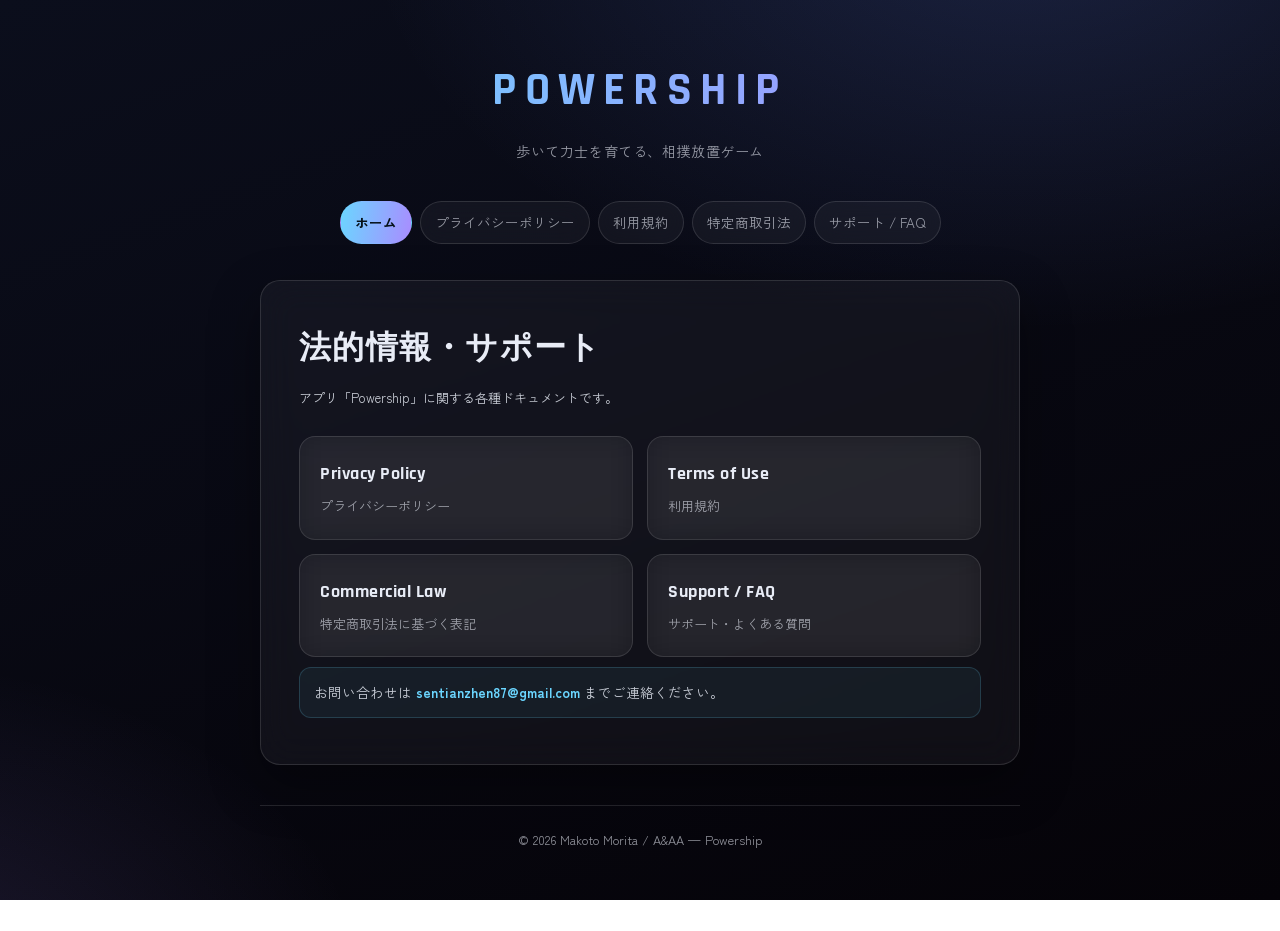
==== powership-legal/index.html @ feffbeae "Add files via upload" ====
<!DOCTYPE html>
<html lang="ja">
<head>
<meta charset="UTF-8">
<meta name="viewport" content="width=device-width, initial-scale=1.0">
<title>Powership — 法的情報</title>
<link rel="stylesheet" href="styles.css">
</head>
<body>
<div class="wrap">
  <header class="site">
    <div class="brand">POWERSHIP</div>
    <div class="brand-sub">歩いて力士を育てる、相撲放置ゲーム</div>
  </header>

  <nav class="tabs">
    <a href="index.html" aria-current="page">ホーム</a>
    <a href="privacy.html">プライバシーポリシー</a>
    <a href="terms.html">利用規約</a>
    <a href="tokushoho.html">特定商取引法</a>
    <a href="support.html">サポート / FAQ</a>
  </nav>

  <div class="card">
    <h1 class="page">法的情報・サポート</h1>
    <p class="updated">アプリ「Powership」に関する各種ドキュメントです。</p>
    <div class="grid">
      <a class="tile" href="privacy.html">
        <div class="t">Privacy Policy</div>
        <div class="d">プライバシーポリシー</div>
      </a>
      <a class="tile" href="terms.html">
        <div class="t">Terms of Use</div>
        <div class="d">利用規約</div>
      </a>
      <a class="tile" href="tokushoho.html">
        <div class="t">Commercial Law</div>
        <div class="d">特定商取引法に基づく表記</div>
      </a>
      <a class="tile" href="support.html">
        <div class="t">Support / FAQ</div>
        <div class="d">サポート・よくある質問</div>
      </a>
    </div>
    <p class="note">お問い合わせは <span class="contact-mail">sentianzhen87@gmail.com</span> までご連絡ください。</p>
  </div>

  <footer class="site">
    © 2026 Makoto Morita / A&amp;AA — Powership
  </footer>
</div>
</body>
</html>
---- powership-legal/styles.css ----
@import url('https://fonts.googleapis.com/css2?family=Rajdhani:wght@500;600;700&family=Zen+Kaku+Gothic+New:wght@400;500;700&display=swap');

:root {
  --bg0: #0b0e1c;
  --bg1: #050308;
  --cyan: #6bd6ff;
  --violet: #a98cff;
  --gold: #ffd25a;
  --ink: #e8ecf6;
  --muted: rgba(232, 236, 246, 0.62);
  --line: rgba(255, 255, 255, 0.12);
  --glass: rgba(255, 255, 255, 0.045);
}

* { box-sizing: border-box; margin: 0; padding: 0; }

html { scroll-behavior: smooth; }

body {
  font-family: 'Zen Kaku Gothic New', -apple-system, sans-serif;
  color: var(--ink);
  line-height: 1.85;
  min-height: 100vh;
  background:
    radial-gradient(1100px 700px at 80% -10%, rgba(106, 140, 255, 0.18), transparent 60%),
    radial-gradient(900px 600px at -10% 110%, rgba(169, 140, 255, 0.14), transparent 55%),
    linear-gradient(160deg, var(--bg0), var(--bg1));
  background-attachment: fixed;
  padding: 0 20px 80px;
}

.wrap { max-width: 760px; margin: 0 auto; }

/* ヘッダ */
header.site {
  padding: 48px 0 28px;
  text-align: center;
}
.brand {
  font-family: 'Rajdhani', sans-serif;
  font-weight: 700;
  font-size: clamp(30px, 7vw, 46px);
  letter-spacing: 0.18em;
  background: linear-gradient(100deg, var(--cyan), var(--violet));
  -webkit-background-clip: text;
  background-clip: text;
  color: transparent;
  text-transform: uppercase;
}
.brand-sub {
  color: var(--muted);
  font-size: 14px;
  letter-spacing: 0.04em;
  margin-top: 6px;
}

/* ナビ */
nav.tabs {
  display: flex;
  flex-wrap: wrap;
  gap: 8px;
  justify-content: center;
  margin: 8px 0 36px;
}
nav.tabs a {
  font-size: 13.5px;
  color: var(--muted);
  text-decoration: none;
  padding: 8px 14px;
  border-radius: 999px;
  border: 1px solid var(--line);
  background: var(--glass);
  backdrop-filter: blur(12px);
  -webkit-backdrop-filter: blur(12px);
  transition: color .2s, border-color .2s;
}
nav.tabs a:hover { color: var(--ink); border-color: rgba(107,214,255,0.5); }
nav.tabs a[aria-current="page"] {
  color: #06121a;
  background: linear-gradient(100deg, var(--cyan), var(--violet));
  border-color: transparent;
  font-weight: 700;
}

/* ガラスカード */
.card {
  background: var(--glass);
  border: 1px solid var(--line);
  border-radius: 20px;
  backdrop-filter: blur(18px);
  -webkit-backdrop-filter: blur(18px);
  padding: clamp(22px, 5vw, 38px);
  box-shadow: 0 20px 50px rgba(0,0,0,0.35);
}

h1.page {
  font-family: 'Rajdhani', sans-serif;
  font-weight: 700;
  font-size: clamp(24px, 5vw, 32px);
  letter-spacing: 0.04em;
  margin-bottom: 6px;
}
.updated { color: var(--muted); font-size: 13px; margin-bottom: 26px; }

h2 {
  font-size: 17px;
  font-weight: 700;
  margin: 30px 0 10px;
  padding-left: 12px;
  border-left: 3px solid var(--cyan);
  letter-spacing: 0.02em;
}
section:first-of-type h2 { margin-top: 6px; }

p { color: var(--ink); font-size: 15px; margin: 8px 0; }
.card p, .card li { color: rgba(232,236,246,0.86); }
ul, ol { margin: 8px 0 8px 22px; }
li { font-size: 15px; margin: 5px 0; }
a { color: var(--cyan); }

.note {
  margin-top: 10px;
  font-size: 13.5px;
  color: var(--muted);
  background: rgba(107,214,255,0.06);
  border: 1px solid rgba(107,214,255,0.18);
  border-radius: 12px;
  padding: 12px 14px;
}

/* 定義表（特商法） */
.deflist { display: grid; grid-template-columns: 200px 1fr; gap: 0; margin-top: 8px; }
.deflist dt {
  font-weight: 700; font-size: 14px;
  padding: 14px 14px; border-top: 1px solid var(--line);
  color: var(--muted);
}
.deflist dd {
  font-size: 14.5px; padding: 14px 14px; border-top: 1px solid var(--line);
}
@media (max-width: 560px) {
  .deflist { grid-template-columns: 1fr; }
  .deflist dd { padding-top: 0; border-top: none; }
  .deflist dt { border-top: 1px solid var(--line); padding-bottom: 4px; }
}

/* トップのリンクグリッド */
.grid { display: grid; grid-template-columns: 1fr 1fr; gap: 14px; margin-top: 8px; }
@media (max-width: 560px) { .grid { grid-template-columns: 1fr; } }
.tile {
  display: block; text-decoration: none; color: var(--ink);
  background: var(--glass); border: 1px solid var(--line); border-radius: 16px;
  padding: 20px; transition: border-color .2s, transform .15s;
  backdrop-filter: blur(14px); -webkit-backdrop-filter: blur(14px);
}
.tile:hover { border-color: rgba(107,214,255,0.5); transform: translateY(-2px); }
.tile .t { font-family: 'Rajdhani', sans-serif; font-weight: 700; font-size: 18px; letter-spacing: 0.03em; }
.tile .d { color: var(--muted); font-size: 13px; margin-top: 4px; }

footer.site {
  text-align: center; color: var(--muted); font-size: 12.5px;
  margin-top: 40px; padding-top: 22px; border-top: 1px solid var(--line);
}
.contact-mail { font-weight: 700; color: var(--cyan); }
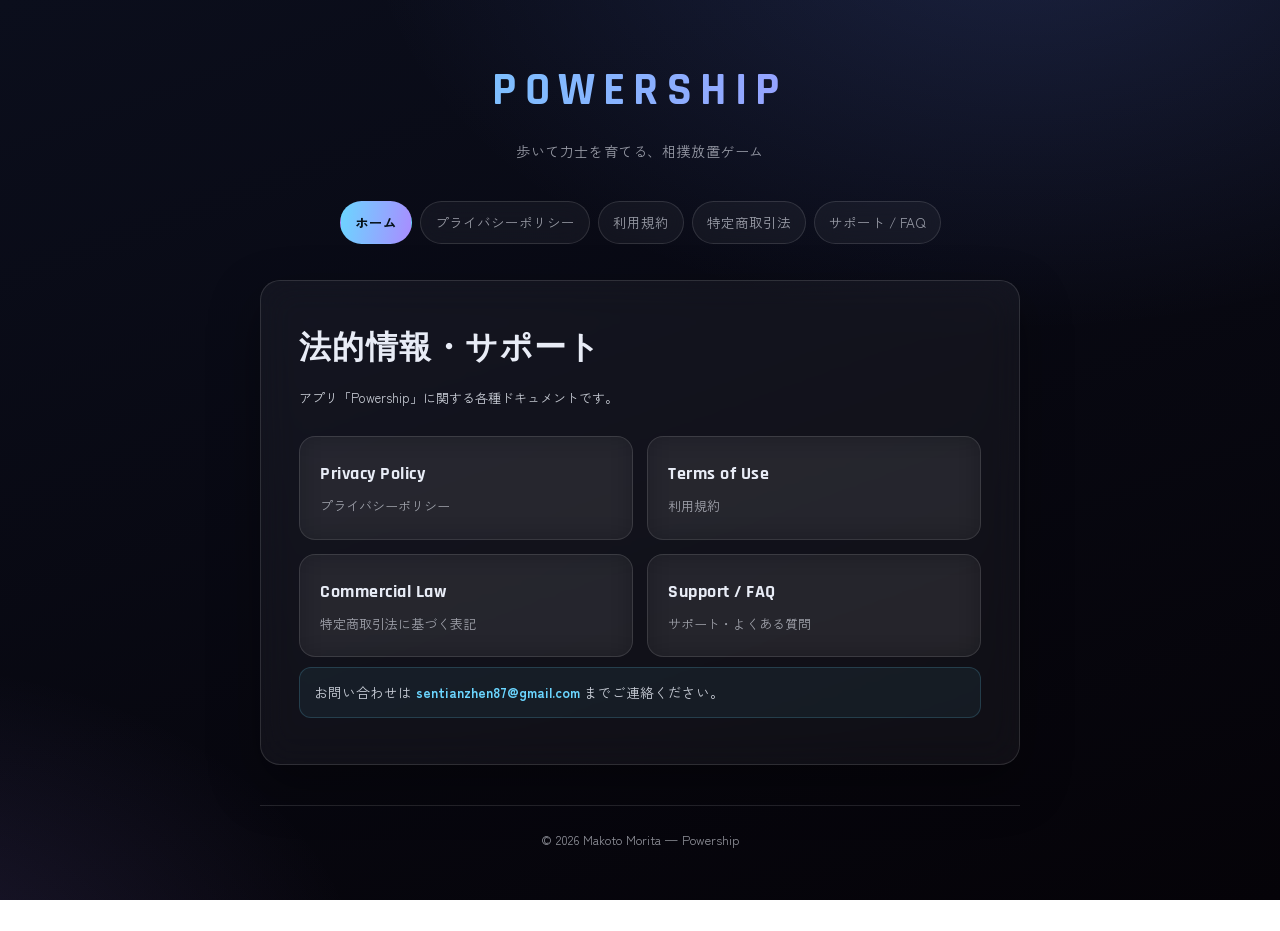
==== commit 06aa3fee: "Update index.html" ====
--- a/powership-legal/index.html
+++ b/powership-legal/index.html
@@ -46,7 +46,7 @@
   </div>
 
   <footer class="site">
-    © 2026 Makoto Morita / A&amp;AA — Powership
+    © 2026 Makoto Morita — Powership
   </footer>
 </div>
 </body>
